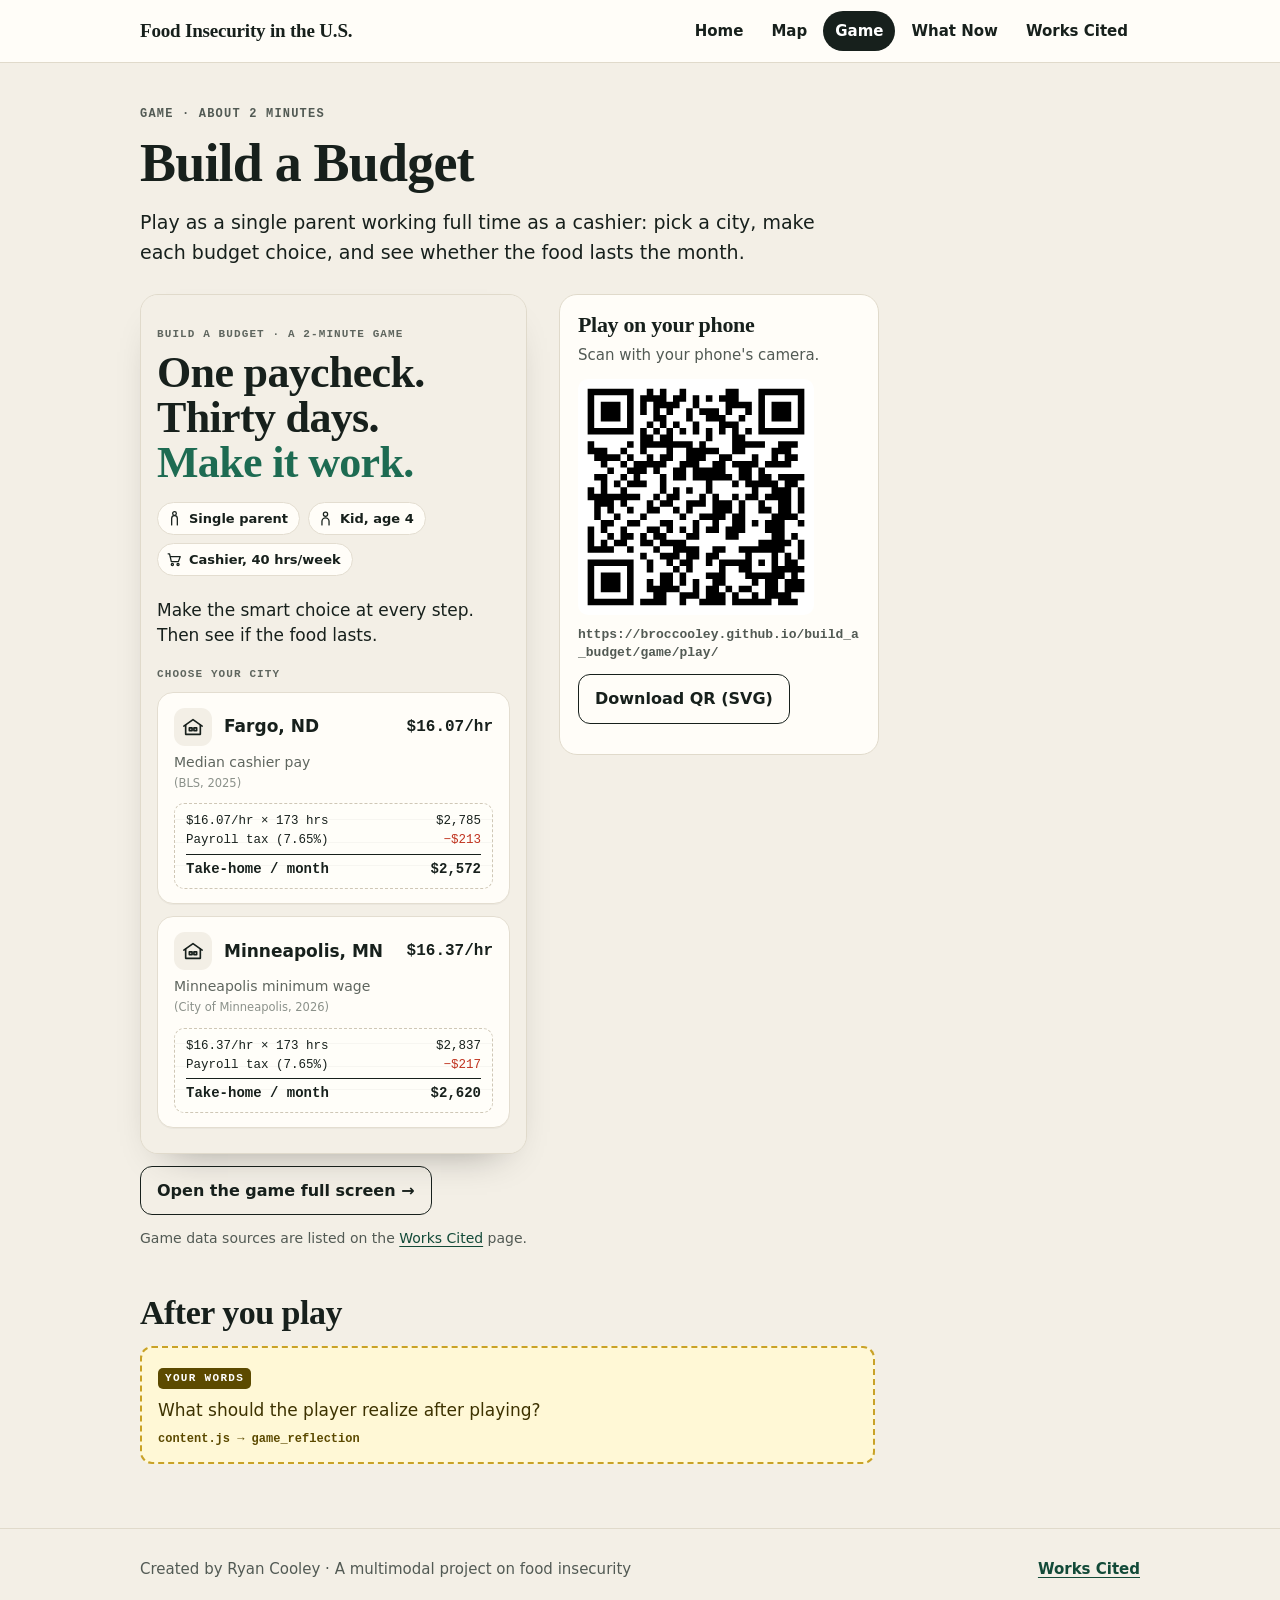
==== game/index.html @ 88537a4b "Add project website: home, map, game page, what now, works cited - Home with YOUR WORDS hook/thesis " ====
<!doctype html>
<html lang="en">
<head>
<meta charset="utf-8">
<meta name="viewport" content="width=device-width, initial-scale=1">
<title>Game · {site}</title>
<link rel="stylesheet" href="../assets/site.css">
</head>
<body data-root="../" data-page="game">
<header id="site-header"></header>

<main id="main" class="wrap">
  <div class="page-head">
    <p class="kicker">Game · about 2 minutes</p>
    <h1>Build a Budget</h1>
    <p class="lede">Play as a single parent working full time as a cashier: pick a city, make each budget choice, and see whether the food lasts the month.</p>
  </div>

  <div class="game-layout">
    <div>
      <iframe class="game-frame" src="play/" title="Build a Budget game" loading="lazy"></iframe>
      <div class="btn-row"><a class="btn ghost" href="play/">Open the game full screen →</a></div>
      <span class="cite">Game data sources are listed on the <a href="../works-cited/">Works Cited</a> page.</span>
    </div>

    <aside class="qr-card" aria-labelledby="qrTitle">
      <h3 id="qrTitle" style="margin-bottom:6px">Play on your phone</h3>
      <p class="muted" style="margin:0 0 12px;font-size:15px">Scan with your phone's camera.</p>
      <div class="qr" id="qr" role="img" aria-label="QR code linking to the game"></div>
      <div class="url" id="qrUrl"></div>
      <div class="btn-row"><a class="btn ghost" id="qrDownload" download="build-a-budget-qr.svg" href="#">Download QR (SVG)</a></div>
    </aside>
  </div>

  <section class="section">
    <h2>After you play</h2>
    <div data-content="game_reflection"></div>
  </section>
</main>

<footer id="site-footer"></footer>
<script src="../site-config.js"></script>
<script src="../content.js"></script>
<script src="../assets/site.js"></script>
<script src="../vendor/qrcode.js"></script>
<script>
  // QR code for the game's public URL (set GAME_PUBLIC_URL in site-config.js)
  (function () {
    var url = (window.SITE_CONFIG && SITE_CONFIG.GAME_PUBLIC_URL) || new URL("play/", location.href).href;
    var qr = qrcode(0, "M");
    qr.addData(url);
    qr.make();
    var svg = qr.createSvgTag({ cellSize: 8, margin: 2, scalable: true });
    document.getElementById("qr").innerHTML = svg;
    document.getElementById("qrUrl").textContent = url;
    var printable = qr.createSvgTag({ cellSize: 12, margin: 4 });   // fixed-size version for printing
    var blob = new Blob([printable], { type: "image/svg+xml" });
    document.getElementById("qrDownload").href = URL.createObjectURL(blob);
  })();
</script>
</body>
</html>
---- assets/site.css ----
/* Shared site styles — colors and type match the Build a Budget game. */
:root{
  --bg:#f3efe6; --card:#fffdf8; --ink:#17201c; --muted:#525a54; --line:#e0dacb;
  --accent:#1d6b52; --accent-deep:#124a38; --accent-soft:#dcebe3;
  --yellow:#fff8d6; --yellow-line:#c9a227; --yellow-ink:#5c4a00;
  --serif:"Iowan Old Style","Palatino Linotype",Palatino,"Book Antiqua",Charter,Georgia,serif;
  --sans:system-ui,-apple-system,"Segoe UI",Roboto,Helvetica,Arial,sans-serif;
  --mono:ui-monospace,"SF Mono",SFMono-Regular,Menlo,Consolas,"Liberation Mono",monospace;
  --wrap:1040px;
}
*{box-sizing:border-box}
html{-webkit-text-size-adjust:100%}
body{margin:0;background:var(--bg);color:var(--ink);font:17px/1.6 var(--sans);-webkit-font-smoothing:antialiased}
a{color:var(--accent-deep);text-underline-offset:3px}
a:hover{color:var(--accent)}
:focus-visible{outline:3px solid var(--accent);outline-offset:3px;border-radius:4px}
img,svg{max-width:100%}
.wrap{max-width:var(--wrap);margin:0 auto;padding:0 20px}
.skip{position:absolute;left:-999px;top:8px;background:var(--ink);color:#fff;padding:8px 12px;border-radius:8px;z-index:100}
.skip:focus{left:12px}

/* ---------- Header / nav ---------- */
.site-header{background:var(--card);border-bottom:1px solid var(--line);position:sticky;top:0;z-index:20}
.site-header .wrap{display:flex;align-items:center;justify-content:space-between;gap:16px;min-height:62px;flex-wrap:wrap;padding-top:8px;padding-bottom:8px}
.brand{font:700 19px/1.2 var(--serif);color:var(--ink);text-decoration:none;letter-spacing:-.01em}
.nav{display:flex;flex-wrap:wrap;gap:4px;margin:0;padding:0;list-style:none}
.nav a{display:block;padding:8px 12px;border-radius:999px;color:var(--ink);text-decoration:none;font-weight:600;font-size:15px}
.nav a:hover{background:var(--bg)}
.nav a[aria-current="page"]{background:var(--ink);color:#fff}

/* ---------- Footer ---------- */
.site-footer{border-top:1px solid var(--line);margin-top:64px;padding:28px 0 40px;font-size:15px;color:var(--muted)}
.site-footer .wrap{display:flex;justify-content:space-between;gap:16px;flex-wrap:wrap}
.site-footer a{font-weight:600}

/* ---------- Type ---------- */
main{display:block}
.page-head{padding:44px 0 10px}
.kicker{font:700 12px/1.3 var(--mono);letter-spacing:.1em;text-transform:uppercase;color:var(--muted);margin:0 0 10px}
h1,h2,h3{font-family:var(--serif);letter-spacing:-.015em;line-height:1.12;margin:0 0 14px}
h1{font-size:clamp(34px,6vw,54px)}
h2{font-size:clamp(26px,4vw,34px);margin-top:44px}
h3{font-size:22px}
p{margin:0 0 16px}
.lede{font-size:19px;max-width:60ch}
.muted{color:var(--muted)}
.cite{display:block;font-size:14px;color:var(--muted);margin-top:6px}
.section{margin:40px 0}
.prose{max-width:68ch}

/* ---------- YOUR WORDS placeholder ---------- */
.yw{border:2px dashed var(--yellow-line);background:var(--yellow);color:var(--yellow-ink);border-radius:12px;padding:14px 16px;margin:0 0 18px;max-width:68ch}
.yw-label{display:inline-block;font:800 11px/1 var(--mono);letter-spacing:.12em;background:var(--yellow-ink);color:#fff;padding:5px 7px;border-radius:5px;margin-bottom:8px}
.yw p{margin:0;font-size:17px;color:#3d3200}
.yw .yw-key{display:block;margin-top:8px;font:600 12px/1.3 var(--mono);color:var(--yellow-ink)}
.content-text p:last-child{margin-bottom:0}
.thesis .content-text{font:600 clamp(20px,2.6vw,26px)/1.35 var(--serif);max-width:40ch}

/* ---------- Home ---------- */
.hero{padding:52px 0 8px}
.hero-grid{display:grid;grid-template-columns:1.35fr 1fr;gap:36px;align-items:start}
.bigstat{background:var(--ink);color:#fff;border-radius:20px;padding:26px 24px}
.bigstat .num{font:800 clamp(64px,10vw,96px)/0.95 var(--sans);letter-spacing:-.04em;color:#9fd3bd}
.bigstat p{font-size:18px;margin:12px 0 6px}
.bigstat .cite{color:#c7d1cb}
.cards{display:grid;grid-template-columns:repeat(3,1fr);gap:16px;margin-top:8px}
.card{display:flex;flex-direction:column;gap:8px;background:var(--card);border:1.5px solid var(--line);border-radius:18px;padding:20px;text-decoration:none;color:var(--ink);transition:border-color .15s,transform .15s,box-shadow .2s}
.card:hover{border-color:var(--ink);transform:translateY(-2px);box-shadow:0 10px 24px -16px rgba(0,0,0,.35);color:var(--ink)}
.card .ico{width:44px;height:44px;border-radius:12px;background:var(--accent-soft);display:grid;place-items:center;color:var(--accent-deep)}
.card .ico svg{width:24px;height:24px;fill:none;stroke:currentColor;stroke-width:1.8;stroke-linecap:round;stroke-linejoin:round}
.card h3{margin:6px 0 0}
.card p{margin:0;color:var(--muted);font-size:16px}
.card .go{margin-top:auto;font-weight:700;color:var(--accent-deep)}

/* ---------- Map ---------- */
.map-layout{display:grid;grid-template-columns:1fr 300px;gap:24px;align-items:start}
.map-box{background:var(--card);border:1px solid var(--line);border-radius:18px;padding:12px;position:relative}
#usmap{display:block;width:100%;height:auto}
#usmap path{stroke:#fff;stroke-width:.8;cursor:pointer;transition:opacity .15s}
#usmap path:hover,#usmap path:focus{stroke:var(--ink);stroke-width:2;outline:none}
#usmap path.sel{stroke:var(--ink);stroke-width:2.6}
#usmap path.hl{stroke:#c9a227;stroke-width:2.4}
#usmap g.top path{pointer-events:auto}
#usmap text{font:700 13px var(--mono);fill:var(--ink);paint-order:stroke;stroke:#fff;stroke-width:3px;pointer-events:none}
.tip{position:absolute;pointer-events:none;background:var(--ink);color:#fff;border-radius:10px;padding:8px 11px;font-size:14px;line-height:1.35;white-space:nowrap;transform:translate(-50%,-115%);opacity:0;transition:opacity .1s;z-index:5}
.tip.on{opacity:1}
.legend{display:flex;flex-wrap:wrap;align-items:center;gap:6px 14px;margin:12px 4px 2px;font-size:14px}
.legend .sw{display:inline-block;width:16px;height:16px;border-radius:4px;vertical-align:-3px;margin-right:6px;border:1px solid rgba(0,0,0,.08)}
.legend .hlk{display:inline-block;width:16px;height:16px;border-radius:4px;border:2.5px solid #c9a227;vertical-align:-3px;margin-right:6px;background:#fff}
.panel{background:var(--card);border:1px solid var(--line);border-radius:18px;padding:18px}
.panel h3{margin:0 0 2px}
.panel .stat{display:flex;justify-content:space-between;align-items:baseline;gap:10px;padding:10px 0;border-bottom:1px dashed var(--line)}
.panel .stat b{font:800 26px/1 var(--mono)}
.panel .stat small{display:block;color:var(--muted);font-size:13px}
.panel .cmp{margin:12px 0 0;font-size:15px}
.panel select{width:100%;font:inherit;padding:10px 12px;border-radius:10px;border:1.5px solid var(--line);background:#fff;color:var(--ink);margin:4px 0 14px}
.callouts{display:grid;grid-template-columns:1fr 1fr;gap:12px;margin-top:16px}
.callout{background:var(--card);border:2px solid #c9a227;border-radius:14px;padding:12px 14px}
.callout b{display:block;font:800 30px/1.1 var(--mono)}
.callout span{font-size:14px;color:var(--muted)}
.callout button{all:unset;cursor:pointer;display:block}
details.table{margin-top:18px;background:var(--card);border:1px solid var(--line);border-radius:14px;padding:4px 16px}
details.table summary{cursor:pointer;font-weight:700;padding:12px 0}
table{border-collapse:collapse;width:100%;font-size:15px;margin:4px 0 14px}
th,td{text-align:left;padding:7px 8px;border-bottom:1px solid var(--line)}
td.n,th.n{text-align:right;font-family:var(--mono)}
tr.hl td{background:#fff3c4}

/* ---------- Game ---------- */
.game-frame{display:block;width:100%;max-width:480px;height:860px;border:1px solid var(--line);border-radius:18px;background:#f3efe6;box-shadow:0 18px 40px -26px rgba(0,0,0,.45)}
.game-layout{display:grid;grid-template-columns:auto 1fr;gap:32px;align-items:start}
.qr-card{background:var(--card);border:1px solid var(--line);border-radius:18px;padding:18px;max-width:320px}
.qr-card .qr{background:#fff;border-radius:10px;padding:8px;display:inline-block;line-height:0}
.qr-card .qr svg{width:220px;height:220px}
.qr-card .url{font:600 13px/1.4 var(--mono);word-break:break-all;color:var(--muted);margin:10px 0}
.btn{display:inline-flex;align-items:center;gap:8px;padding:11px 16px;border-radius:12px;background:var(--ink);color:#fff;font-weight:700;text-decoration:none;border:0;font-size:16px;cursor:pointer}
.btn:hover{background:#000;color:#fff}
.btn.ghost{background:transparent;color:var(--ink);border:1.5px solid var(--ink)}
.btn.ghost:hover{background:var(--card);color:var(--ink)}
.btn-row{display:flex;flex-wrap:wrap;gap:10px;margin:12px 0}

/* ---------- What Now ---------- */
.res-grid{display:grid;grid-template-columns:repeat(3,1fr);gap:16px}
.res-col h3{font-size:20px;margin:0 0 10px}
.res{background:var(--card);border:1px solid var(--line);border-radius:14px;padding:14px 16px;margin:0 0 12px}
.res a{font-weight:700}
.res p{margin:4px 0 0;font-size:15px;color:var(--muted)}
.verify{display:inline-block;font:800 11px/1 var(--mono);background:#fde2dd;color:#8a1c0e;padding:4px 6px;border-radius:5px;margin-left:6px;vertical-align:2px}

/* ---------- Works Cited ---------- */
.works{list-style:none;padding:0;margin:0;max-width:72ch}
.works li{padding-left:.5in;text-indent:-.5in;margin:0 0 14px;line-height:1.7;overflow-wrap:anywhere}

/* ---------- Responsive ---------- */
@media (max-width:860px){
  .hero-grid,.map-layout,.game-layout{grid-template-columns:1fr}
  .cards,.res-grid{grid-template-columns:1fr}
  .qr-card{max-width:none}
  .game-frame{height:760px;margin:0 auto}
}
@media (max-width:520px){
  body{font-size:16.5px}
  .nav a{padding:7px 10px;font-size:14px}
  .callouts{grid-template-columns:1fr 1fr}
  .works li{padding-left:.35in;text-indent:-.35in}
}
@media (prefers-reduced-motion:reduce){*{transition:none!important}}
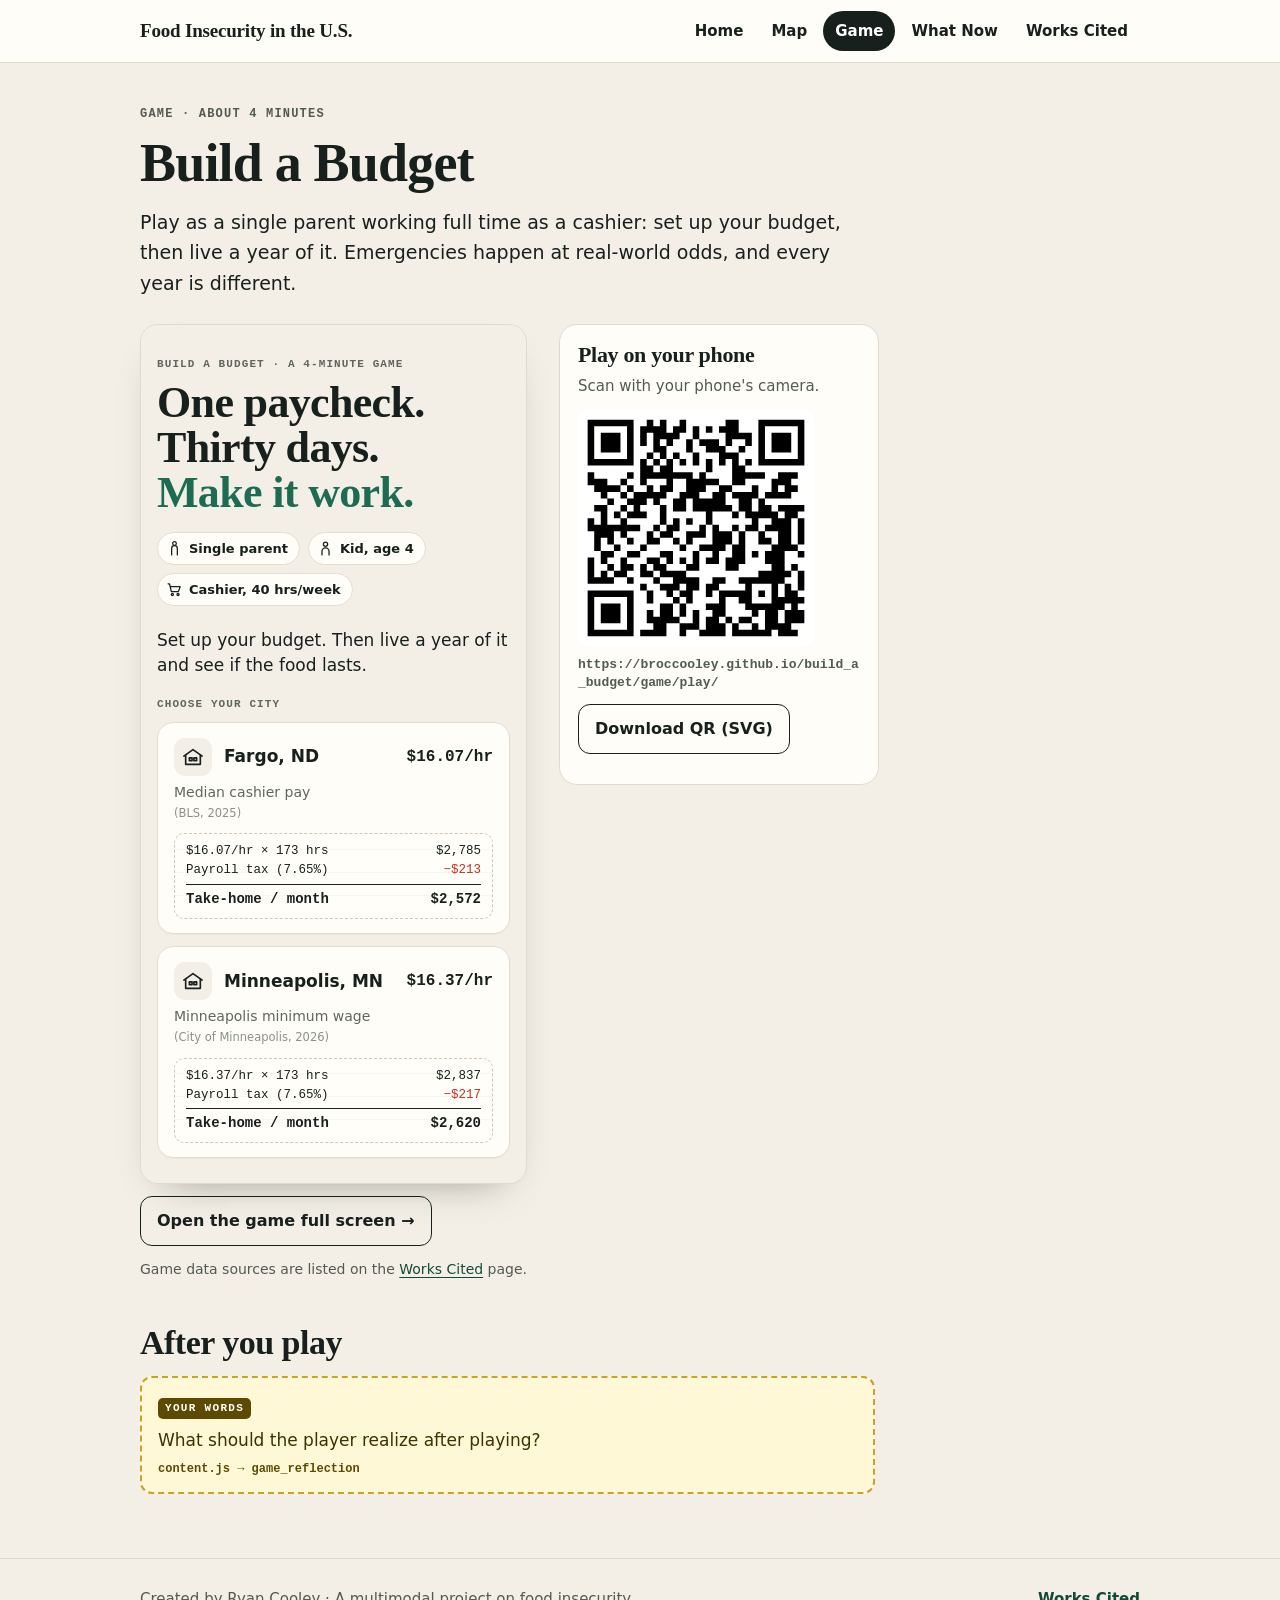
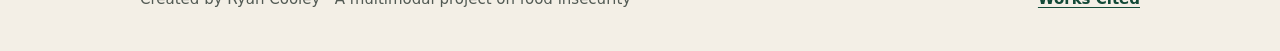
==== commit dbc3075e: "Game: a full year with random real-odds emergencies and a credit card - Year mode: 12 months, quiet " ====
--- a/game/index.html
+++ b/game/index.html
@@ -4,6 +4,11 @@
 <meta charset="utf-8">
 <meta name="viewport" content="width=device-width, initial-scale=1">
 <title>Game · {site}</title>
+<meta property="og:type" content="website">
+<meta property="og:title" content="Build a Budget: a year on a cashier's paycheck">
+<meta property="og:description" content="Same job, same bills, real emergencies. Can you make the food last all year?">
+<meta property="og:url" content="https://broccooley.github.io/build_a_budget/game/">
+<meta name="twitter:card" content="summary">
 <link rel="stylesheet" href="../assets/site.css">
 </head>
 <body data-root="../" data-page="game">
@@ -11,9 +16,9 @@
 
 <main id="main" class="wrap">
   <div class="page-head">
-    <p class="kicker">Game · about 2 minutes</p>
+    <p class="kicker">Game · about 4 minutes</p>
     <h1>Build a Budget</h1>
-    <p class="lede">Play as a single parent working full time as a cashier: pick a city, make each budget choice, and see whether the food lasts the month.</p>
+    <p class="lede">Play as a single parent working full time as a cashier: set up your budget, then live a year of it. Emergencies happen at real-world odds, and every year is different.</p>
   </div>
 
   <div class="game-layout">
--- a/assets/site.css
+++ b/assets/site.css
@@ -119,6 +119,9 @@
 .btn.ghost:hover{background:var(--card);color:var(--ink)}
 .btn-row{display:flex;flex-wrap:wrap;gap:10px;margin:12px 0}
 
+.home-game{display:grid;grid-template-columns:auto 1fr;gap:28px;align-items:start}
+@media (max-width:860px){.home-game{grid-template-columns:1fr}}
+
 /* ---------- What Now ---------- */
 .res-grid{display:grid;grid-template-columns:repeat(3,1fr);gap:16px}
 .res-col h3{font-size:20px;margin:0 0 10px}
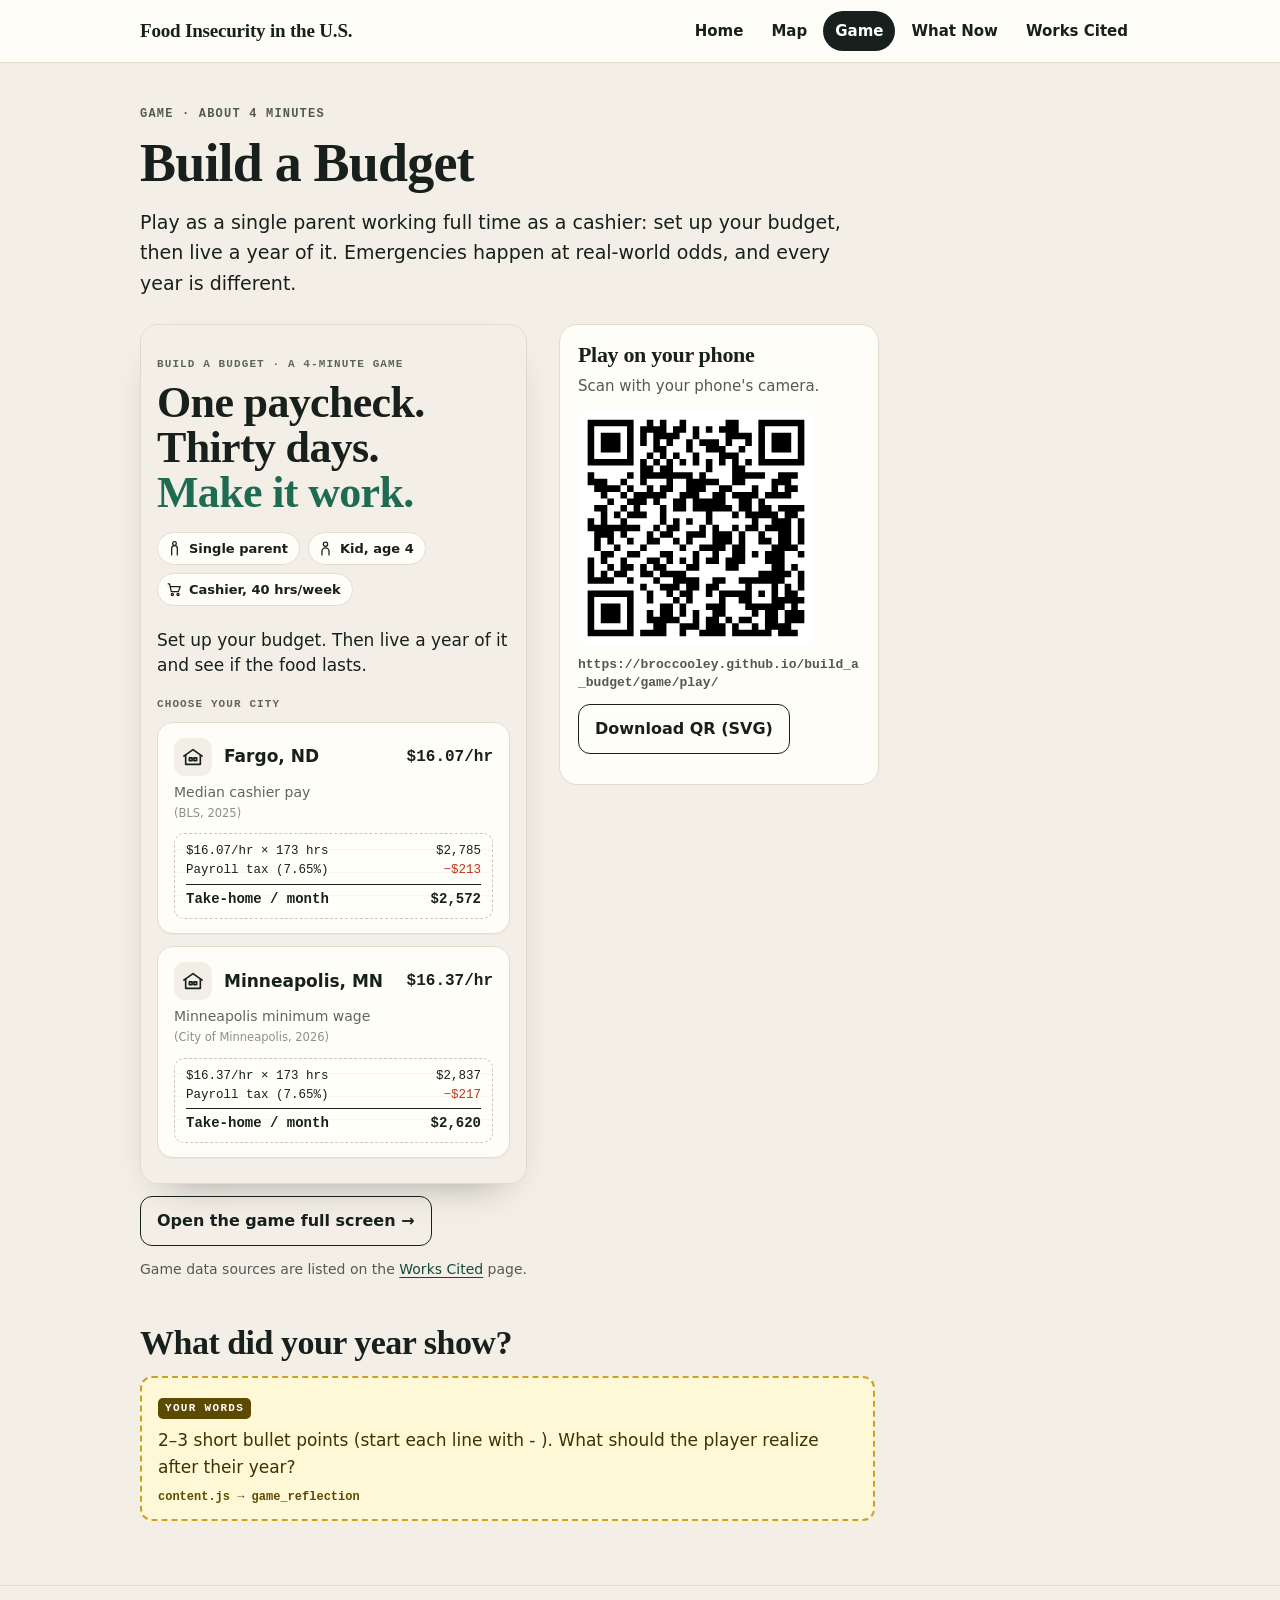
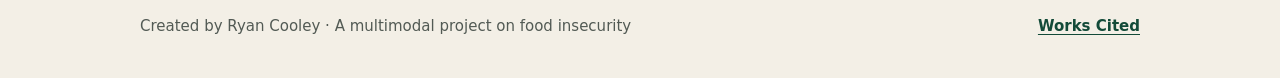
==== commit 6c205bd5: "Make the site scannable: short claim, stat row, bullets, cards Based on NN/g scanning research and h" ====
--- a/game/index.html
+++ b/game/index.html
@@ -38,7 +38,7 @@
   </div>
 
   <section class="section">
-    <h2>After you play</h2>
+    <h2>What did your year show?</h2>
     <div data-content="game_reflection"></div>
   </section>
 </main>
--- a/assets/site.css
+++ b/assets/site.css
@@ -56,7 +56,35 @@
 .content-text p:last-child{margin-bottom:0}
 .thesis .content-text{font:600 clamp(20px,2.6vw,26px)/1.35 var(--serif);max-width:40ch}
 
+/* ---------- Scannable writing (from content.js) ---------- */
+.content-list{margin:0 0 16px;padding-left:22px;max-width:62ch}
+.content-list li{margin:0 0 10px;font-size:18px;line-height:1.5}
+.content-list li::marker{color:var(--accent)}
+.content-cards{display:grid;grid-template-columns:repeat(auto-fit,minmax(220px,1fr));gap:14px;margin:0 0 16px}
+.content-card{background:var(--card);border:1.5px solid var(--line);border-left:5px solid var(--accent);border-radius:14px;padding:16px 18px}
+.content-card h3{font-size:19px;margin:0 0 6px}
+.content-card p{margin:0;color:var(--muted);font-size:16px}
+
 /* ---------- Home ---------- */
+.hero .kicker{margin-bottom:12px}
+.claim .content-text p{font:700 clamp(36px,6.5vw,60px)/1.05 var(--serif);letter-spacing:-.02em;margin:0 0 18px;max-width:18ch}
+.hook .content-text p{font-size:20px;line-height:1.5;max-width:52ch;margin:0 0 10px}
+.thesis-box{border-left:5px solid var(--accent);background:var(--card);border-radius:0 14px 14px 0;padding:14px 20px;margin:18px 0 6px;max-width:68ch}
+.thesis-box .kicker{margin:0 0 6px}
+.thesis-box .thesis .content-text p{font:600 19px/1.5 var(--serif);margin:0 0 10px}
+.thesis-box .thesis .content-text p:first-child{font-size:22px;line-height:1.35}
+.thesis-box .thesis .content-text p:last-child{margin-bottom:0}
+.thesis-box .yw{margin:0}
+.statrow{display:grid;grid-template-columns:repeat(3,1fr);gap:14px;margin:28px 0 8px}
+.stat-tile{background:var(--ink);color:#fff;border-radius:18px;padding:18px 20px}
+.stat-tile b{display:block;font:800 clamp(40px,6vw,56px)/1 var(--sans);letter-spacing:-.03em;color:#9fd3bd}
+.stat-tile p{margin:10px 0 6px;font-size:16px}
+.stat-tile .cite{color:#c7d1cb}
+.cta-band{display:flex;align-items:center;justify-content:space-between;gap:16px;flex-wrap:wrap;background:var(--accent-soft);border-radius:18px;padding:20px 22px;margin-top:20px}
+.cta-band p{margin:0;font:700 22px/1.25 var(--serif)}
+.btn.go{background:var(--accent)}
+.btn.go:hover{background:var(--accent-deep)}
+@media (max-width:860px){ .statrow{grid-template-columns:1fr} }
 .hero{padding:52px 0 8px}
 .hero-grid{display:grid;grid-template-columns:1.35fr 1fr;gap:36px;align-items:start}
 .bigstat{background:var(--ink);color:#fff;border-radius:20px;padding:26px 24px}
